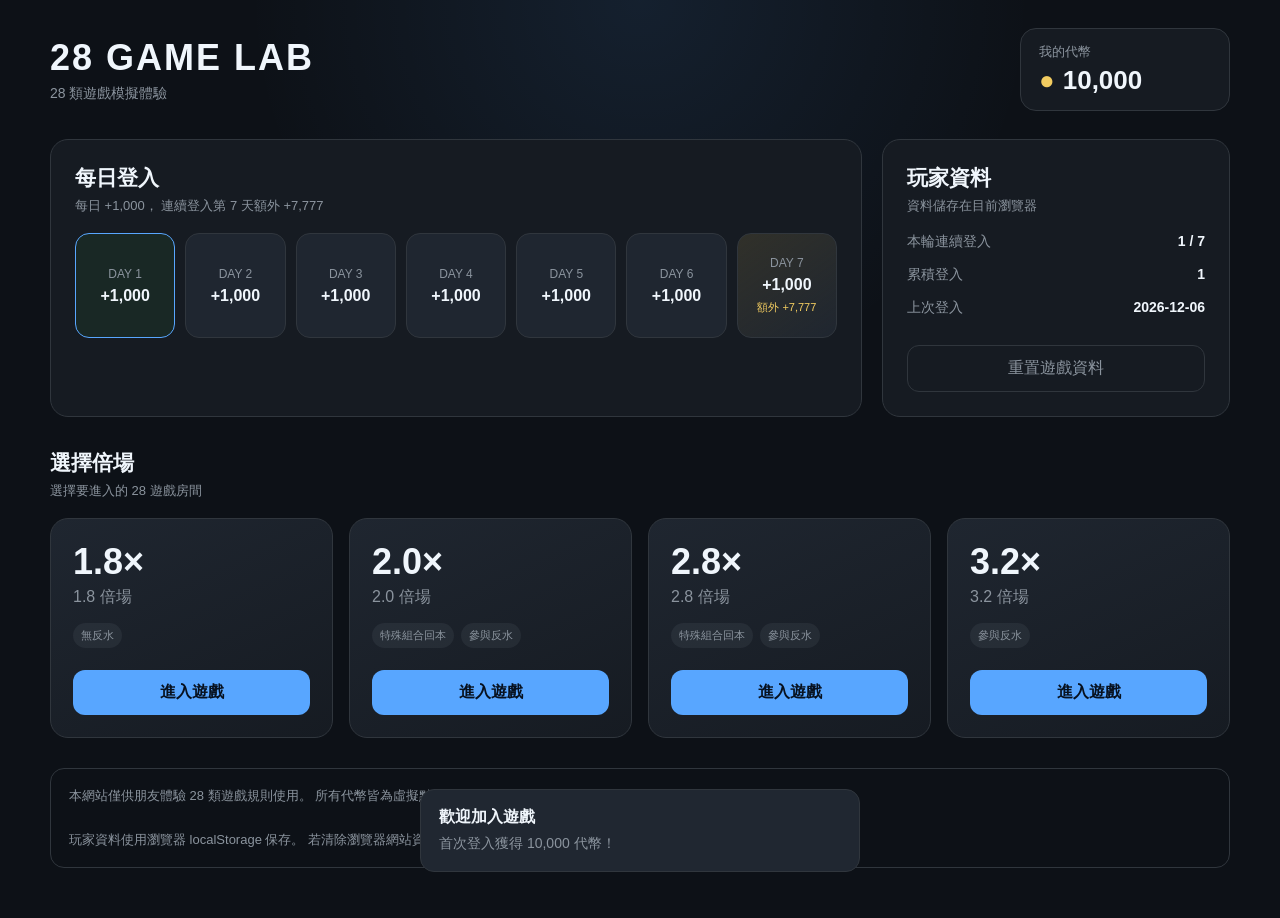
==== game.html @ 7e7e43b4 "Create game.html" ====
<!DOCTYPE html>
<html lang="zh-Hant">

<head>

  <meta charset="UTF-8">

  <meta
    name="viewport"
    content="width=device-width, initial-scale=1.0"
  >

  <meta
    name="description"
    content="28 GAME LAB 遊戲房間"
  >


  <title>
    28 GAME LAB
  </title>


  <!-- Favicon -->

  <link
    rel="icon"
    type="image/png"
    href="./assets/images/favicon.png"
  >


  <!-- 共用 CSS -->

  <link
    rel="stylesheet"
    href="./css/common.css"
  >


  <!-- 遊戲頁 CSS -->

  <link
    rel="stylesheet"
    href="./css/game.css"
  >

</head>


<body>

  <!-- ========================================
       整個遊戲頁
  ========================================= -->

  <main class="game-app">


    <!-- ========================================
         頂部導覽列
    ========================================= -->

    <header class="game-header">


      <!-- 返回首頁 -->

      <div class="header-left">

        <button
          id="back-button"
          class="icon-button back-button"
          type="button"
          aria-label="返回大廳"
        >

          <img
            src="./assets/icons/back.svg"
            alt=""
          >

          <span>
            返回大廳
          </span>

        </button>

      </div>


      <!-- 房間名稱 -->

      <div class="header-center">

        <div class="room-title">

          <span
            id="room-name"
            class="room-name"
          >
            載入中...
          </span>

          <span
            id="room-multiplier"
            class="room-multiplier"
          >
            -
          </span>

        </div>

      </div>


      <!-- 餘額 / 聲音 -->

      <div class="header-right">


        <!-- 玩家餘額 -->

        <div class="wallet-display">

          <img
            src="./assets/icons/coin.svg"
            alt=""
            class="wallet-icon"
          >

          <div class="wallet-info">

            <span class="wallet-label">
              我的代幣
            </span>

            <strong
              id="balance"
              class="wallet-balance"
            >
              0
            </strong>

          </div>

        </div>


        <!-- 聲音開關 -->

        <button
          id="sound-toggle"
          class="icon-button sound-button"
          type="button"
          aria-label="關閉聲音"
        >

          <img
            src="./assets/icons/sound-on.svg"
            alt="關閉聲音"
          >

        </button>

      </div>

    </header>


    <!-- ========================================
         遊戲主要區域
    ========================================= -->

    <section class="game-layout">


      <!-- ======================================
           左 / 中：遊戲主區域
      ======================================= -->

      <section class="game-main">


        <!-- ====================================
             遊戲狀態
        ===================================== -->

        <section class="game-status-panel">

          <div
            id="game-status"
            class="game-status"
          >
            準備中
          </div>


          <div class="countdown-area">

            <span class="countdown-label">
              本局倒數
            </span>

            <strong
              id="countdown"
              class="countdown"
            >
              15
            </strong>

            <span class="countdown-unit">
              秒
            </span>

          </div>

        </section>


        <!-- ====================================
             開獎區
        ===================================== -->

        <section class="draw-panel">


          <div class="panel-title">

            <h2>
              開獎結果
            </h2>

          </div>


          <!-- 三個開獎號碼 -->

          <div class="draw-numbers">


            <div
              id="number-1"
              class="number-ball"
            >
              ?
            </div>


            <span class="number-plus">
              +
            </span>


            <div
              id="number-2"
              class="number-ball"
            >
              ?
            </div>


            <span class="number-plus">
              +
            </span>


            <div
              id="number-3"
              class="number-ball"
            >
              ?
            </div>


          </div>


          <!-- 和值 -->

          <div class="sum-area">

            <span>
              和值
            </span>

            <strong
              id="draw-sum"
              class="draw-sum"
            >
              ?
            </strong>

          </div>


          <!-- 大小單雙 / 特殊結果 -->

          <div
            id="draw-result"
            class="draw-result"
          >
            等待開獎
          </div>


        </section>


        <!-- ====================================
             下注區
        ===================================== -->

        <section class="betting-panel">


          <div class="panel-title">

            <h2>
              下注區
            </h2>

            <span class="panel-description">
              選擇下注項目
            </span>

          </div>


          <!-- 基本大小单双 -->

          <div class="bet-section">

            <div class="bet-section-title">
              基本玩法
            </div>


            <div class="bet-grid basic-bets">


              <button
                class="bet-button"
                type="button"
                data-bet-type="big"
              >

                <strong>
                  大
                </strong>

                <span>
                  BIG
                </span>

              </button>


              <button
                class="bet-button"
                type="button"
                data-bet-type="small"
              >

                <strong>
                  小
                </strong>

                <span>
                  SMALL
                </span>

              </button>


              <button
                class="bet-button"
                type="button"
                data-bet-type="odd"
              >

                <strong>
                  單
                </strong>

                <span>
                  ODD
                </span>

              </button>


              <button
                class="bet-button"
                type="button"
                data-bet-type="even"
              >

                <strong>
                  雙
                </strong>

                <span>
                  EVEN
                </span>

              </button>


            </div>

          </div>


          <!-- 四組合 -->

          <div class="bet-section">

            <div class="bet-section-title">
              組合玩法
            </div>


            <div class="bet-grid combo-bets">


              <button
                class="bet-button combo"
                type="button"
                data-bet-type="big-odd"
              >

                <strong>
                  大單
                </strong>

                <span>
                  BIG ODD
                </span>

              </button>


              <button
                class="bet-button combo"
                type="button"
                data-bet-type="big-even"
              >

                <strong>
                  大雙
                </strong>

                <span>
                  BIG EVEN
                </span>

              </button>


              <button
                class="bet-button combo"
                type="button"
                data-bet-type="small-odd"
              >

                <strong>
                  小單
                </strong>

                <span>
                  SMALL ODD
                </span>

              </button>


              <button
                class="bet-button combo"
                type="button"
                data-bet-type="small-even"
              >

                <strong>
                  小雙
                </strong>

                <span>
                  SMALL EVEN
                </span>

              </button>


            </div>

          </div>


        </section>


        <!-- ====================================
             籌碼選擇
        ===================================== -->

        <section class="chip-panel">


          <div class="panel-title">

            <h2>
              選擇籌碼
            </h2>

          </div>


          <div class="chip-list">


            <button
              type="button"
              class="chip-button"
              data-chip="10"
            >
              10
            </button>


            <button
              type="button"
              class="chip-button"
              data-chip="50"
            >
              50
            </button>


            <button
              type="button"
              class="chip-button selected"
              data-chip="100"
            >
              100
            </button>


            <button
              type="button"
              class="chip-button"
              data-chip="500"
            >
              500
            </button>


            <button
              type="button"
              class="chip-button"
              data-chip="1000"
            >
              1,000
            </button>


          </div>

        </section>


      </section>


      <!-- ======================================
           右側：下注與結算資訊
      ======================================= -->

      <aside class="game-sidebar">


        <!-- ====================================
             本局下注
        ===================================== -->

        <section class="sidebar-panel current-bet-panel">


          <div class="panel-title">

            <h2>
              我的下注
            </h2>

          </div>


          <div
            id="current-bets"
            class="current-bets"
          >

            <div class="empty-bets">
              尚未下注
            </div>

          </div>


          <div class="bet-total-row">

            <span>
              本局下注
            </span>

            <strong
              id="total-bet"
            >
              0
            </strong>

          </div>


          <button
            id="clear-bets"
            class="clear-bets-button"
            type="button"
          >
            清空下注
          </button>


        </section>


        <!-- ====================================
             本局結算
        ===================================== -->

        <section class="sidebar-panel settlement-panel">


          <div class="panel-title">

            <h2>
              本局結算
            </h2>

          </div>


          <div
            id="settlement-result"
            class="settlement-result"
          >

            <div class="settlement-empty">
              等待本局結算
            </div>

          </div>


        </section>


        <!-- ====================================
             房間簡易提示
        ===================================== -->

        <section class="sidebar-panel room-notice">

          <div class="info-row">

            <img
              src="./assets/icons/info.svg"
              alt=""
            >

            <p>
              實際結算依目前倍場規則為準。
            </p>

          </div>

        </section>


      </aside>


    </section>


  </main>


  <!-- ========================================
       Toast
  ========================================= -->

  <div
    id="toast"
    class="toast"
    role="status"
    aria-live="polite"
  >

    <div
      id="toast-title"
      class="toast-title"
    >
    </div>

    <div
      id="toast-message"
      class="toast-message"
    >
    </div>

  </div>


  <!-- ========================================
       JavaScript

       必須使用 type="module"
  ========================================= -->

  <script
    type="module"
    src="./js/pages/game.js"
  ></script>


</body>

</html>
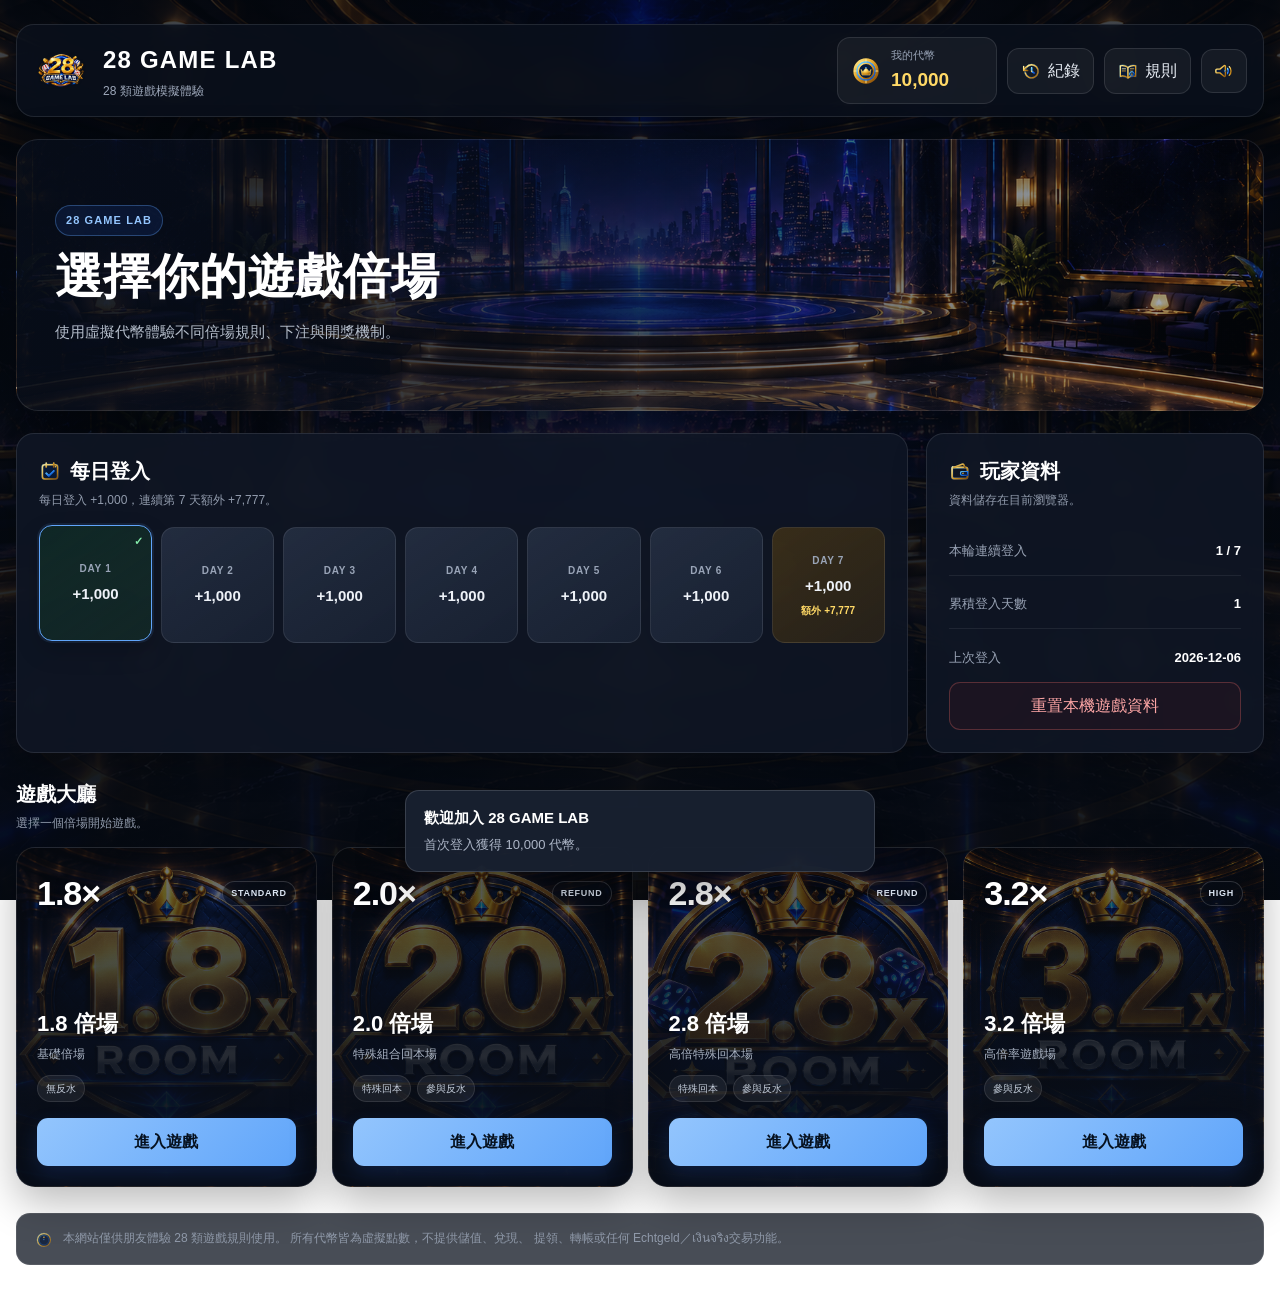
==== commit da8dbb6a: "Update game.html" ====
--- a/game.html
+++ b/game.html
@@ -17,7 +17,7 @@
 
 
   <title>
-    28 GAME LAB
+    水母28
   </title>
 
 
@@ -578,7 +578,6 @@
 
       <aside class="game-sidebar">
 
-
         <!-- ====================================
              本局下注
         ===================================== -->
@@ -634,6 +633,38 @@
         </section>
 
 
+        <!-- ====================================
+             近 10 期
+        ==================================== -->
+
+<section class="sidebar-panel recent-panel">
+
+  <div class="panel-title">
+
+    <h2>
+      近 10 期
+    </h2>
+
+    <span class="panel-description">
+      本倍場
+    </span>
+
+  </div>
+
+
+  <div
+    id="recent-rounds"
+    class="recent-rounds"
+  >
+
+    <div class="empty-bets">
+      尚無開獎紀錄
+    </div>
+
+  </div>
+
+</section>
+        
         <!-- ====================================
              本局結算
         ===================================== -->
--- a/css/common.css
+++ b/css/common.css
@@ -0,0 +1,389 @@
+/*
+========================================
+28 GAME LAB
+common.css
+
+全站共用樣式
+========================================
+*/
+
+
+/* ========================================
+   CSS Reset
+======================================== */
+
+*,
+*::before,
+*::after {
+  box-sizing: border-box;
+}
+
+
+html {
+  margin: 0;
+
+  padding: 0;
+
+  min-height: 100%;
+
+  scroll-behavior: smooth;
+}
+
+
+body {
+  margin: 0;
+
+  padding: 0;
+
+  min-height: 100vh;
+
+  font-family:
+    "Noto Sans TC",
+    "PingFang TC",
+    "Microsoft JhengHei",
+    Arial,
+    sans-serif;
+
+  line-height: 1.5;
+
+  -webkit-font-smoothing:
+    antialiased;
+
+  -moz-osx-font-smoothing:
+    grayscale;
+
+  text-rendering:
+    optimizeLegibility;
+}
+
+
+/* ========================================
+   基本元素
+======================================== */
+
+h1,
+h2,
+h3,
+h4,
+h5,
+h6,
+p {
+  margin-top: 0;
+}
+
+
+img {
+  display: block;
+
+  max-width: 100%;
+}
+
+
+button,
+input,
+select,
+textarea {
+  font: inherit;
+}
+
+
+button {
+  border: 0;
+
+  cursor: pointer;
+
+  -webkit-tap-highlight-color:
+    transparent;
+}
+
+
+button:disabled {
+  cursor: not-allowed;
+}
+
+
+a {
+  color: inherit;
+
+  text-decoration: none;
+}
+
+
+ul,
+ol {
+  margin-top: 0;
+}
+
+
+/* ========================================
+   Accessibility
+======================================== */
+
+button:focus-visible,
+a:focus-visible,
+input:focus-visible,
+select:focus-visible,
+textarea:focus-visible {
+  outline:
+    2px solid #60a5fa;
+
+  outline-offset:
+    3px;
+}
+
+
+/*
+滑鼠點擊時不要額外出現
+瀏覽器預設 focus outline。
+鍵盤操作仍會透過
+:focus-visible 顯示。
+*/
+
+button:focus:not(:focus-visible),
+a:focus:not(:focus-visible) {
+  outline: none;
+}
+
+
+/* ========================================
+   Selection
+======================================== */
+
+::selection {
+  color: #ffffff;
+
+  background:
+    rgba(
+      59,
+      130,
+      246,
+      0.65
+    );
+}
+
+
+/* ========================================
+   Scrollbar
+======================================== */
+
+* {
+  scrollbar-width: thin;
+
+  scrollbar-color:
+    #3d4c63
+    #111827;
+}
+
+
+::-webkit-scrollbar {
+  width: 10px;
+
+  height: 10px;
+}
+
+
+::-webkit-scrollbar-track {
+  background: #111827;
+}
+
+
+::-webkit-scrollbar-thumb {
+  border:
+    2px solid #111827;
+
+  border-radius: 999px;
+
+  background: #3d4c63;
+}
+
+
+::-webkit-scrollbar-thumb:hover {
+  background: #53657f;
+}
+
+
+/* ========================================
+   Hidden
+======================================== */
+
+.hidden {
+  display: none !important;
+}
+
+
+/* ========================================
+   Visually Hidden
+
+   給螢幕閱讀器使用，
+   畫面不顯示。
+======================================== */
+
+.visually-hidden {
+  position: absolute !important;
+
+  width: 1px !important;
+
+  height: 1px !important;
+
+  padding: 0 !important;
+
+  margin: -1px !important;
+
+  overflow: hidden !important;
+
+  clip: rect(
+    0,
+    0,
+    0,
+    0
+  ) !important;
+
+  white-space: nowrap !important;
+
+  border: 0 !important;
+}
+
+
+/* ========================================
+   Utility
+======================================== */
+
+.text-center {
+  text-align: center;
+}
+
+
+.text-right {
+  text-align: right;
+}
+
+
+.no-select {
+  user-select: none;
+
+  -webkit-user-select: none;
+}
+
+
+/* ========================================
+   共用狀態色
+======================================== */
+
+.text-positive {
+  color: #4ade80 !important;
+}
+
+
+.text-negative {
+  color: #f87171 !important;
+}
+
+
+.text-warning {
+  color: #facc15 !important;
+}
+
+
+.text-muted {
+  color: #94a3b8 !important;
+}
+
+
+/* ========================================
+   數字顯示
+
+   避免餘額、下注額在數字變化時
+   因字元寬度不同產生跳動。
+======================================== */
+
+.wallet-value,
+.wallet-balance,
+.countdown,
+.draw-sum,
+#balance,
+#total-bet {
+  font-variant-numeric:
+    tabular-nums;
+}
+
+
+/* ========================================
+   Icon
+======================================== */
+
+.icon {
+  width: 20px;
+
+  height: 20px;
+
+  flex-shrink: 0;
+
+  object-fit: contain;
+}
+
+
+/* ========================================
+   Reduce Motion
+
+   使用者系統設定為
+   減少動畫時，
+   降低頁面動畫與 transition。
+======================================== */
+
+@media (
+  prefers-reduced-motion:
+  reduce
+) {
+
+  html {
+    scroll-behavior: auto;
+  }
+
+
+  *,
+  *::before,
+  *::after {
+    animation-duration:
+      0.01ms !important;
+
+    animation-iteration-count:
+      1 !important;
+
+    transition-duration:
+      0.01ms !important;
+
+    scroll-behavior:
+      auto !important;
+  }
+
+}
+
+
+/* ========================================
+   Touch Device
+======================================== */
+
+@media (
+  hover: none
+) {
+
+  button:hover {
+    transform: none;
+  }
+
+}
+
+
+/* ========================================
+   Small Screen
+======================================== */
+
+@media (
+  max-width: 480px
+) {
+
+  body {
+    font-size: 14px;
+  }
+
+}
--- a/css/game.css
+++ b/css/game.css
@@ -0,0 +1,1555 @@
+/*
+========================================
+28 GAME LAB
+game.css
+
+遊戲頁專用樣式
+========================================
+*/
+
+
+/* ========================================
+   基本頁面
+======================================== */
+
+body {
+  margin: 0;
+
+  min-height: 100vh;
+
+  color: #f5f7fb;
+
+  background-color: #0b1020;
+
+  background-image:
+    linear-gradient(
+      rgba(5, 10, 18, 0.60),
+      rgba(5, 10, 18, 0.86)
+    ),
+    url("../assets/images/game-bg.webp");
+
+  background-size: cover;
+
+  background-position: center;
+
+  background-attachment: fixed;
+
+  font-family:
+    "Noto Sans TC",
+    "Microsoft JhengHei",
+    sans-serif;
+}
+
+
+button {
+  font: inherit;
+}
+
+
+button:disabled {
+  cursor: not-allowed;
+
+  opacity: 0.45;
+}
+
+
+/* ========================================
+   整體
+======================================== */
+
+.game-app {
+  width: min(
+    1440px,
+    calc(100% - 32px)
+  );
+
+  margin: 0 auto;
+
+  padding-bottom: 40px;
+}
+
+
+/* ========================================
+   頂部導覽
+======================================== */
+
+.game-header {
+  position: sticky;
+
+  top: 0;
+
+  z-index: 50;
+
+  min-height: 76px;
+
+  padding: 12px 18px;
+
+  display: grid;
+
+  grid-template-columns:
+    1fr
+    auto
+    1fr;
+
+  align-items: center;
+
+  gap: 20px;
+
+  border-bottom:
+    1px solid rgba(
+      255,
+      255,
+      255,
+      0.10
+    );
+
+  background:
+    rgba(
+      10,
+      15,
+      26,
+      0.86
+    );
+
+  backdrop-filter:
+    blur(14px);
+
+  -webkit-backdrop-filter:
+    blur(14px);
+}
+
+
+.header-left {
+  display: flex;
+
+  justify-content: flex-start;
+}
+
+
+.header-center {
+  text-align: center;
+}
+
+
+.header-right {
+  display: flex;
+
+  justify-content: flex-end;
+
+  align-items: center;
+
+  gap: 14px;
+}
+
+
+/* ========================================
+   通用 icon button
+======================================== */
+
+.icon-button {
+  min-height: 44px;
+
+  padding: 10px 14px;
+
+  display: inline-flex;
+
+  align-items: center;
+
+  justify-content: center;
+
+  gap: 8px;
+
+  border:
+    1px solid rgba(
+      255,
+      255,
+      255,
+      0.12
+    );
+
+  border-radius: 12px;
+
+  color: #f5f7fb;
+
+  background:
+    rgba(
+      255,
+      255,
+      255,
+      0.06
+    );
+
+  cursor: pointer;
+
+  transition:
+    background 0.18s ease,
+    border-color 0.18s ease,
+    transform 0.18s ease;
+}
+
+
+.icon-button:hover {
+  background:
+    rgba(
+      255,
+      255,
+      255,
+      0.11
+    );
+
+  border-color:
+    rgba(
+      255,
+      255,
+      255,
+      0.22
+    );
+
+  transform:
+    translateY(-1px);
+}
+
+
+.icon-button img {
+  width: 21px;
+
+  height: 21px;
+
+  object-fit: contain;
+}
+
+
+.sound-button {
+  width: 46px;
+
+  padding: 10px;
+}
+
+
+/* ========================================
+   房間名稱
+======================================== */
+
+.room-title {
+  display: flex;
+
+  align-items: baseline;
+
+  justify-content: center;
+
+  gap: 10px;
+}
+
+
+.room-name {
+  font-size: 22px;
+
+  font-weight: 800;
+
+  letter-spacing: 0.04em;
+}
+
+
+.room-multiplier {
+  color: #ffd966;
+
+  font-size: 18px;
+
+  font-weight: 800;
+}
+
+
+/* ========================================
+   錢包
+======================================== */
+
+.wallet-display {
+  min-width: 150px;
+
+  padding: 8px 12px;
+
+  display: flex;
+
+  align-items: center;
+
+  gap: 10px;
+
+  border:
+    1px solid rgba(
+      255,
+      255,
+      255,
+      0.10
+    );
+
+  border-radius: 12px;
+
+  background:
+    rgba(
+      255,
+      255,
+      255,
+      0.05
+    );
+}
+
+
+.wallet-icon {
+  width: 28px;
+
+  height: 28px;
+
+  object-fit: contain;
+}
+
+
+.wallet-info {
+  display: flex;
+
+  flex-direction: column;
+
+  gap: 2px;
+}
+
+
+.wallet-label {
+  color: #aab2c4;
+
+  font-size: 11px;
+}
+
+
+.wallet-balance {
+  color: #ffd966;
+
+  font-size: 18px;
+}
+
+
+/* ========================================
+   主版面
+======================================== */
+
+.game-layout {
+  padding-top: 24px;
+
+  display: grid;
+
+  grid-template-columns:
+    minmax(0, 1fr)
+    320px;
+
+  gap: 22px;
+}
+
+
+.game-main {
+  min-width: 0;
+
+  display: flex;
+
+  flex-direction: column;
+
+  gap: 18px;
+}
+
+
+.game-sidebar {
+  min-width: 0;
+
+  display: flex;
+
+  flex-direction: column;
+
+  gap: 18px;
+}
+
+
+/* ========================================
+   通用 panel
+======================================== */
+
+.game-status-panel,
+.draw-panel,
+.betting-panel,
+.chip-panel,
+.sidebar-panel {
+  border:
+    1px solid rgba(
+      255,
+      255,
+      255,
+      0.10
+    );
+
+  border-radius: 18px;
+
+  background:
+    rgba(
+      16,
+      23,
+      39,
+      0.88
+    );
+
+  box-shadow:
+    0 16px 50px
+    rgba(
+      0,
+      0,
+      0,
+      0.22
+    );
+
+  backdrop-filter:
+    blur(8px);
+
+  -webkit-backdrop-filter:
+    blur(8px);
+}
+
+
+.panel-title {
+  margin-bottom: 18px;
+
+  display: flex;
+
+  align-items: center;
+
+  justify-content: space-between;
+
+  gap: 12px;
+}
+
+
+.panel-title h2 {
+  margin: 0;
+
+  font-size: 18px;
+
+  font-weight: 800;
+}
+
+
+.panel-description {
+  color: #9ea8ba;
+
+  font-size: 12px;
+}
+
+
+/* ========================================
+   遊戲狀態
+======================================== */
+
+.game-status-panel {
+  padding: 16px 22px;
+
+  display: flex;
+
+  align-items: center;
+
+  justify-content: space-between;
+
+  gap: 20px;
+}
+
+
+.game-status {
+  color: #7dd3fc;
+
+  font-size: 18px;
+
+  font-weight: 800;
+}
+
+
+.countdown-area {
+  display: flex;
+
+  align-items: baseline;
+
+  gap: 8px;
+}
+
+
+.countdown-label {
+  color: #9ea8ba;
+
+  font-size: 13px;
+}
+
+
+.countdown {
+  min-width: 38px;
+
+  color: #ffd966;
+
+  font-size: 30px;
+
+  font-weight: 900;
+
+  text-align: center;
+}
+
+
+.countdown-unit {
+  color: #9ea8ba;
+
+  font-size: 12px;
+}
+
+
+/* ========================================
+   開獎區
+======================================== */
+
+.draw-panel {
+  padding: 26px;
+}
+
+
+.draw-numbers {
+  margin: 22px 0 20px;
+
+  display: flex;
+
+  align-items: center;
+
+  justify-content: center;
+
+  gap: 16px;
+}
+
+
+.number-ball {
+  width: 88px;
+
+  height: 88px;
+
+  display: flex;
+
+  align-items: center;
+
+  justify-content: center;
+
+  border:
+    2px solid rgba(
+      255,
+      255,
+      255,
+      0.16
+    );
+
+  border-radius: 50%;
+
+  color: #ffffff;
+
+  background:
+    radial-gradient(
+      circle at 35% 30%,
+      #3d4f73,
+      #182238 70%
+    );
+
+  box-shadow:
+    inset
+    0 6px 15px
+    rgba(
+      255,
+      255,
+      255,
+      0.10
+    ),
+    0 12px 24px
+    rgba(
+      0,
+      0,
+      0,
+      0.35
+    );
+
+  font-size: 34px;
+
+  font-weight: 900;
+}
+
+
+.number-plus {
+  color: #8f9bad;
+
+  font-size: 28px;
+
+  font-weight: 800;
+}
+
+
+.sum-area {
+  margin-top: 8px;
+
+  display: flex;
+
+  align-items: baseline;
+
+  justify-content: center;
+
+  gap: 10px;
+
+  color: #a8b0c0;
+}
+
+
+.draw-sum {
+  color: #ffffff;
+
+  font-size: 32px;
+
+  font-weight: 900;
+}
+
+
+.draw-result {
+  margin-top: 14px;
+
+  min-height: 40px;
+
+  padding: 10px 16px;
+
+  display: flex;
+
+  align-items: center;
+
+  justify-content: center;
+
+  border-radius: 12px;
+
+  color: #d7e0ee;
+
+  background:
+    rgba(
+      255,
+      255,
+      255,
+      0.05
+    );
+
+  font-size: 16px;
+
+  font-weight: 700;
+
+  text-align: center;
+}
+
+
+/* ========================================
+   下注區
+======================================== */
+
+.betting-panel {
+  padding: 24px;
+}
+
+
+.bet-section + .bet-section {
+  margin-top: 22px;
+}
+
+
+.bet-section-title {
+  margin-bottom: 10px;
+
+  color: #a9b1c2;
+
+  font-size: 13px;
+
+  font-weight: 700;
+}
+
+
+.bet-grid {
+  display: grid;
+
+  grid-template-columns:
+    repeat(4, 1fr);
+
+  gap: 10px;
+}
+
+
+.bet-button {
+  min-height: 82px;
+
+  padding: 12px;
+
+  display: flex;
+
+  flex-direction: column;
+
+  align-items: center;
+
+  justify-content: center;
+
+  gap: 5px;
+
+  border:
+    1px solid rgba(
+      255,
+      255,
+      255,
+      0.11
+    );
+
+  border-radius: 14px;
+
+  color: #ffffff;
+
+  background:
+    linear-gradient(
+      145deg,
+      rgba(
+        45,
+        60,
+        88,
+        0.84
+      ),
+      rgba(
+        27,
+        37,
+        57,
+        0.92
+      )
+    );
+
+  cursor: pointer;
+
+  transition:
+    transform 0.16s ease,
+    border-color 0.16s ease,
+    box-shadow 0.16s ease,
+    filter 0.16s ease;
+}
+
+
+.bet-button:hover:not(:disabled) {
+  transform:
+    translateY(-2px);
+
+  border-color:
+    rgba(
+      96,
+      165,
+      250,
+      0.7
+    );
+
+  box-shadow:
+    0 8px 24px
+    rgba(
+      0,
+      0,
+      0,
+      0.22
+    );
+
+  filter:
+    brightness(1.08);
+}
+
+
+.bet-button:active:not(:disabled) {
+  transform:
+    translateY(0);
+}
+
+
+.bet-button strong {
+  font-size: 22px;
+
+  font-weight: 900;
+}
+
+
+.bet-button span {
+  color: #9da8ba;
+
+  font-size: 10px;
+
+  letter-spacing: 0.08em;
+}
+
+
+.bet-button.combo {
+  background:
+    linear-gradient(
+      145deg,
+      rgba(
+        61,
+        47,
+        88,
+        0.86
+      ),
+      rgba(
+        34,
+        28,
+        55,
+        0.92
+      )
+    );
+}
+
+
+/* ========================================
+   籌碼
+======================================== */
+
+.chip-panel {
+  padding: 22px 24px;
+}
+
+
+.chip-list {
+  display: flex;
+
+  flex-wrap: wrap;
+
+  gap: 12px;
+}
+
+
+.chip-button {
+  width: 74px;
+
+  height: 74px;
+
+  display: flex;
+
+  align-items: center;
+
+  justify-content: center;
+
+  border:
+    3px dashed rgba(
+      255,
+      255,
+      255,
+      0.24
+    );
+
+  border-radius: 50%;
+
+  color: #e8ecf4;
+
+  background:
+    radial-gradient(
+      circle,
+      #374761 0%,
+      #223049 65%,
+      #152033 100%
+    );
+
+  box-shadow:
+    0 7px 18px
+    rgba(
+      0,
+      0,
+      0,
+      0.30
+    );
+
+  font-size: 15px;
+
+  font-weight: 900;
+
+  cursor: pointer;
+
+  transition:
+    transform 0.16s ease,
+    border-color 0.16s ease,
+    box-shadow 0.16s ease;
+}
+
+
+.chip-button:hover:not(:disabled) {
+  transform:
+    translateY(-2px);
+}
+
+
+.chip-button.selected {
+  border-style: solid;
+
+  border-color: #ffd966;
+
+  color: #231a00;
+
+  background:
+    radial-gradient(
+      circle,
+      #ffe89b 0%,
+      #f6c64b 68%,
+      #c58f16 100%
+    );
+
+  box-shadow:
+    0 0 0 4px
+    rgba(
+      255,
+      217,
+      102,
+      0.12
+    ),
+    0 10px 25px
+    rgba(
+      0,
+      0,
+      0,
+      0.35
+    );
+}
+
+
+/* ========================================
+   Sidebar
+======================================== */
+
+.sidebar-panel {
+  padding: 20px;
+}
+
+
+.current-bets {
+  min-height: 145px;
+
+  display: flex;
+
+  flex-direction: column;
+
+  gap: 8px;
+}
+
+
+.empty-bets,
+.settlement-empty {
+  min-height: 90px;
+
+  display: flex;
+
+  align-items: center;
+
+  justify-content: center;
+
+  color: #7f8999;
+
+  font-size: 13px;
+
+  text-align: center;
+}
+
+
+.bet-summary-item {
+  padding: 10px 12px;
+
+  display: flex;
+
+  align-items: center;
+
+  justify-content: space-between;
+
+  gap: 12px;
+
+  border:
+    1px solid rgba(
+      255,
+      255,
+      255,
+      0.08
+    );
+
+  border-radius: 10px;
+
+  background:
+    rgba(
+      255,
+      255,
+      255,
+      0.04
+    );
+}
+
+
+.bet-summary-item span {
+  color: #cbd2df;
+}
+
+
+.bet-summary-item strong {
+  color: #ffd966;
+}
+
+
+.bet-total-row {
+  margin-top: 14px;
+
+  padding-top: 14px;
+
+  display: flex;
+
+  align-items: center;
+
+  justify-content: space-between;
+
+  border-top:
+    1px solid rgba(
+      255,
+      255,
+      255,
+      0.09
+    );
+
+  color: #aab2c0;
+}
+
+
+.bet-total-row strong {
+  color: #ffffff;
+
+  font-size: 20px;
+}
+
+
+.clear-bets-button {
+  width: 100%;
+
+  margin-top: 16px;
+
+  padding: 11px 14px;
+
+  border:
+    1px solid rgba(
+      248,
+      113,
+      113,
+      0.32
+    );
+
+  border-radius: 11px;
+
+  color: #fca5a5;
+
+  background:
+    rgba(
+      127,
+      29,
+      29,
+      0.14
+    );
+
+  cursor: pointer;
+
+  transition:
+    background 0.18s ease,
+    border-color 0.18s ease;
+}
+
+
+.clear-bets-button:hover:not(:disabled) {
+  border-color:
+    rgba(
+      248,
+      113,
+      113,
+      0.60
+    );
+
+  background:
+    rgba(
+      127,
+      29,
+      29,
+      0.24
+    );
+}
+
+
+/* ========================================
+   結算
+======================================== */
+
+.settlement-result {
+  min-height: 130px;
+
+  display: flex;
+
+  flex-direction: column;
+
+  gap: 10px;
+}
+
+
+.settlement-result > div:not(.settlement-empty) {
+  padding: 9px 0;
+
+  display: flex;
+
+  justify-content: space-between;
+
+  gap: 16px;
+
+  border-bottom:
+    1px solid rgba(
+      255,
+      255,
+      255,
+      0.07
+    );
+
+  color: #adb6c7;
+}
+
+
+.settlement-result > div:last-child {
+  border-bottom: 0;
+}
+
+
+.settlement-result strong {
+  color: #ffffff;
+}
+
+
+/* ========================================
+   提示區
+======================================== */
+
+.room-notice {
+  padding: 16px 18px;
+}
+
+
+.info-row {
+  display: flex;
+
+  align-items: flex-start;
+
+  gap: 10px;
+}
+
+
+.info-row img {
+  width: 18px;
+
+  height: 18px;
+
+  margin-top: 2px;
+
+  opacity: 0.7;
+}
+
+
+.info-row p {
+  margin: 0;
+
+  color: #8f99aa;
+
+  font-size: 12px;
+
+  line-height: 1.6;
+}
+
+
+/* ========================================
+   Toast
+======================================== */
+
+.toast {
+  position: fixed;
+
+  z-index: 200;
+
+  left: 50%;
+
+  bottom: 28px;
+
+  width: min(
+    460px,
+    calc(100% - 28px)
+  );
+
+  padding: 16px 18px;
+
+  transform:
+    translate(
+      -50%,
+      calc(100% + 60px)
+    );
+
+  opacity: 0;
+
+  pointer-events: none;
+
+  border:
+    1px solid rgba(
+      255,
+      255,
+      255,
+      0.14
+    );
+
+  border-radius: 14px;
+
+  background:
+    rgba(
+      24,
+      32,
+      48,
+      0.96
+    );
+
+  box-shadow:
+    0 18px 45px
+    rgba(
+      0,
+      0,
+      0,
+      0.35
+    );
+
+  transition:
+    transform 0.26s ease,
+    opacity 0.26s ease;
+}
+
+
+.toast.show {
+  transform:
+    translate(
+      -50%,
+      0
+    );
+
+  opacity: 1;
+}
+
+
+.toast-title {
+  margin-bottom: 5px;
+
+  color: #ffffff;
+
+  font-size: 15px;
+
+  font-weight: 800;
+}
+
+
+.toast-message {
+  color: #adb6c7;
+
+  font-size: 13px;
+
+  line-height: 1.55;
+}
+
+
+/* ========================================
+   Tablet
+======================================== */
+
+@media (
+  max-width: 1024px
+) {
+
+  .game-layout {
+    grid-template-columns:
+      1fr;
+  }
+
+
+  .game-sidebar {
+    display: grid;
+
+    grid-template-columns:
+      1fr
+      1fr;
+
+    align-items: start;
+  }
+
+
+  .room-notice {
+    grid-column:
+      1 / -1;
+  }
+
+}
+
+
+/* ========================================
+   小尺寸平板 / 大手機
+======================================== */
+
+@media (
+  max-width: 760px
+) {
+
+  .game-app {
+    width:
+      min(
+        100% - 20px,
+        1440px
+      );
+  }
+
+
+  .game-header {
+    position: static;
+
+    grid-template-columns:
+      1fr
+      auto;
+
+    gap: 12px;
+  }
+
+
+  .header-center {
+    grid-column:
+      1 / -1;
+
+    grid-row: 1;
+
+    order: -1;
+  }
+
+
+  .header-left {
+    grid-column: 1;
+
+    grid-row: 2;
+  }
+
+
+  .header-right {
+    grid-column: 2;
+
+    grid-row: 2;
+  }
+
+
+  .back-button span {
+    display: none;
+  }
+
+
+  .wallet-display {
+    min-width: auto;
+  }
+
+
+  .wallet-label {
+    display: none;
+  }
+
+
+  .game-layout {
+    padding-top: 16px;
+  }
+
+
+  .game-status-panel {
+    align-items: flex-start;
+
+    flex-direction: column;
+  }
+
+
+  .draw-numbers {
+    gap: 10px;
+  }
+
+
+  .number-ball {
+    width: 72px;
+
+    height: 72px;
+
+    font-size: 29px;
+  }
+
+
+  .number-plus {
+    font-size: 22px;
+  }
+
+
+  .bet-grid {
+    grid-template-columns:
+      repeat(2, 1fr);
+  }
+
+
+  .chip-list {
+    justify-content: center;
+  }
+
+
+  .game-sidebar {
+    display: flex;
+  }
+
+}
+
+
+/* ========================================
+   手機
+======================================== */
+
+@media (
+  max-width: 480px
+) {
+
+  .game-app {
+    width:
+      calc(100% - 14px);
+  }
+
+
+  .game-header {
+    padding:
+      10px 6px;
+  }
+
+
+  .room-name {
+    font-size: 18px;
+  }
+
+
+  .room-multiplier {
+    font-size: 15px;
+  }
+
+
+  .wallet-balance {
+    font-size: 15px;
+  }
+
+
+  .wallet-display {
+    padding:
+      7px 9px;
+  }
+
+
+  .wallet-icon {
+    width: 22px;
+
+    height: 22px;
+  }
+
+
+  .game-status-panel,
+  .draw-panel,
+  .betting-panel,
+  .chip-panel,
+  .sidebar-panel {
+    border-radius: 14px;
+  }
+
+
+  .draw-panel,
+  .betting-panel,
+  .chip-panel {
+    padding: 18px;
+  }
+
+
+  .draw-numbers {
+    gap: 6px;
+  }
+
+
+  .number-ball {
+    width: 62px;
+
+    height: 62px;
+
+    font-size: 25px;
+  }
+
+
+  .number-plus {
+    font-size: 18px;
+  }
+
+
+  .draw-sum {
+    font-size: 28px;
+  }
+
+
+  .bet-button {
+    min-height: 72px;
+  }
+
+
+  .bet-button strong {
+    font-size: 20px;
+  }
+
+
+  .chip-button {
+    width: 61px;
+
+    height: 61px;
+
+    font-size: 13px;
+  }
+
+
+  .countdown {
+    font-size: 26px;
+  }
+
+}
+
+
+/* ========================================
+   超小手機
+======================================== */
+
+@media (
+  max-width: 360px
+) {
+
+  .draw-numbers {
+    gap: 4px;
+  }
+
+
+  .number-ball {
+    width: 54px;
+
+    height: 54px;
+
+    font-size: 22px;
+  }
+
+
+  .number-plus {
+    font-size: 15px;
+  }
+
+
+  .chip-list {
+    gap: 8px;
+  }
+
+
+  .chip-button {
+    width: 54px;
+
+    height: 54px;
+  }
+
+}
